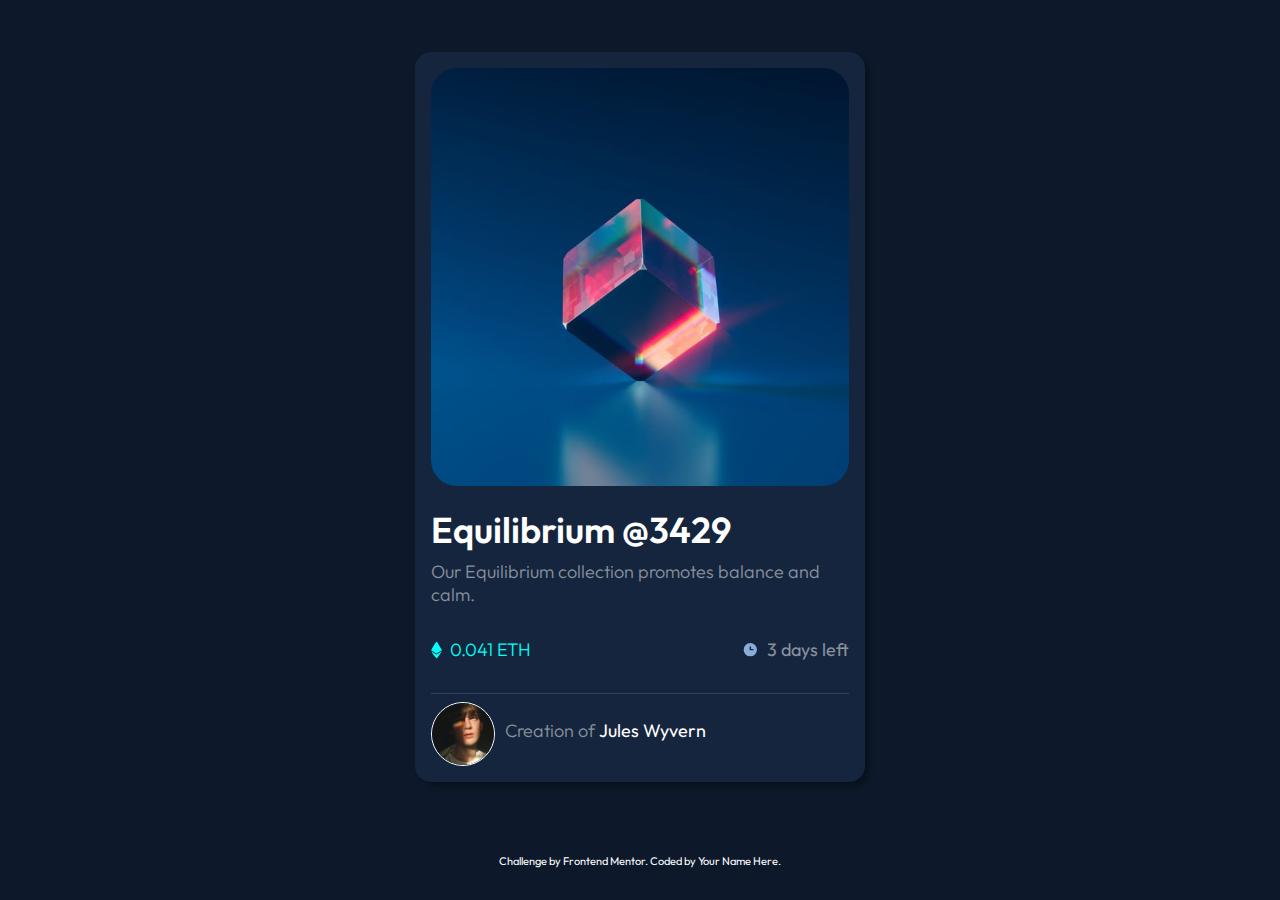
==== index.html @ 76eb08a7 "first commit" ====
<!DOCTYPE html>
<html lang="en" class="hydrated">
  <head>
    <meta charset="UTF-8" />
    <meta name="viewport" content="width=device-width, initial-scale=1.0" />
    <!--Favicon icons-->
    <link
      rel="icon"
      type="image/png"
      sizes="32x32"
      href="resources/images/favicon-32x32.png"
    />
    <title>Frontend Mentor | NFT preview card component</title>
    <link href="/resources/css/style.css" rel="stylesheet" type="text/css" />
  </head>

  <body>
    <main>
      <div class="container">
        <div class="container-card">
          <!--Section 1-->
          <article class="main-image">
            <img
              src="/resources/images/image-equilibrium.jpg"
              alt="3D Cube"
            />
            <div>
              <img src="/resources/images/icon-view.svg" alt="icon view" />
            </div>
          </article>

          <article>
            <h1>Equilibrium @3429</h1>
            <p>Our Equilibrium collection promotes balance and calm.</p>
            <ul>
              <li>
                <img
                  src="/resources/images/icon-ethereum.svg"
                  alt="icon of ethereum"
                />0.041 ETH
              </li>
              <li>
                <img
                  src="/resources/images/icon-clock.svg"
                  alt="icon of clock"
                />3 days left
              </li>
            </ul>
          </article>

          <!--Section 2-->
          <article class="avatar">
            <img src="/resources/images/image-avatar.png" alt="dev avatar" />
            <p>Creation of <span>Jules Wyvern</span></p>
          </article>
        </div>
      </div>
    </main>

    <footer>
      <div class="attribution">
        Challenge by
        <a href="https://www.frontendmentor.io?ref=challenge" target="_blank"
          >Frontend Mentor</a
        >. Coded by <a href="#">Your Name Here</a>.
      </div>
    </footer>
  </body>
</html>
---- resources/css/style.css ----
@import url("https://fonts.googleapis.com/css2?family=Outfit:wght@300;400;600&display=swap");

/*Typography*/
:root {
  --soft-blue: hsl(215, 51%, 70%);
  --cyan: hsl(178, 100%, 50%);
  --very-dark-blue: hsl(217, 54%, 11%); /*(main BG)*/
  --dark-blue: hsl(216, 50%, 16%); /*(card BG)*/
  --blue: hsl(215, 32%, 27%); /*(line)*/
  --white: hsl(0, 0%, 100%);
}

* {
  box-sizing: border-box;
  margin: 0;
  padding: 0;
}

ul {
  list-style: none;
}

p {
  font-weight: 300;
}

body {
  font-family: "Outfit", sans-serif;
  font-size: 18px;
  background-color: var(--very-dark-blue);
  color: hsl(0, 0%, 100%, 50%);
  padding: 1.25rem;
}

.container {
  width: 100%;
  height: 90vh;
  display: flex;
  justify-content: center;
  align-items: center;
}

.container-card {
  background-color: var(--dark-blue);
  border-radius: 1rem;
  padding: 1rem;
  box-shadow: 5px 5px 5px rgba(0, 0, 0, 0.3);
  margin-bottom: 1rem;
  display: flex;
  flex-direction: column;
}

.container-card img {
  border-radius: 1.625rem;
  max-width: 100%;
}

.container-card .main-image {
  position: relative;
}
.container-card .main-image div {
  position: absolute;
  top: 0;
  background-color: hsla(178, 100%, 50%, 60%);
  width: 100%;
  height: calc(100% - 7px);
  z-index: 999;
  opacity: 0;
  transition: opacity 0.2s ease-in-out;
  border-radius: 1.625rem;
}

.container-card .main-image div:hover {
  opacity: 1;
  cursor: pointer;
}

.container-card .main-image div img {
  position: absolute;
  left: 50%;
  top: 50%;
  transform: translate(-50%, -50%);
}

.container-card h1 {
  color: var(--white);
  font-weight: 600;
  margin: 1rem 0.5rem 0.5rem 0;
}

.container-card h1:hover {
  cursor: pointer;
  color: var(--cyan);
}

.container-card ul {
  display: flex;
  align-items: center;
  justify-content: space-between;
  padding: 2rem 0;
  border-bottom: 1px solid var(--blue);
}

.container-card ul :nth-child(1) {
  color: var(--cyan);
  text-align: center;
  font-weight: 300;
  padding-right: 0.5rem;
}
.container-card li {
  list-style: none;

  display: flex;
  align-items: center;
}

.avatar {
  display: flex;
  align-items: center;
}
.avatar img {
  border-radius: 50%;
  border: 1px solid var(--white);
  width: 4rem;
  margin-top: 0.5rem;
}
.avatar span {
  color: var(--white);
  font-weight: 400;
}

.avatar span:hover {
  cursor: pointer;
  color: var(--cyan);
}
.avatar p {
  padding-left: 10px;
}

/*Footer*/

.attribution {
  font-size: 11px;
  text-align: center;
  color: var(--white);
  margin-top: 1.5rem;
}

.attribution a {
  text-decoration: none;
  color: var(--white);
}

.attribution a:hover {
  cursor: pointer;
  color: var(--cyan);
}

@media (min-width: 500px) {
  .container {
    width: 450px;
    margin: 0 auto;
  }
}
@media (min-width: 320px) and (max-width: 500px) {
  .avatar p {
    font-size: 12px;
  }
  .container-card h1 {
    font-size: 25px;
    text-align: center;
  }
  p,
  ul {
    font-size: 20px;
  }
  .container-card ul,
  li {
    font-size: 14px;
  }
}
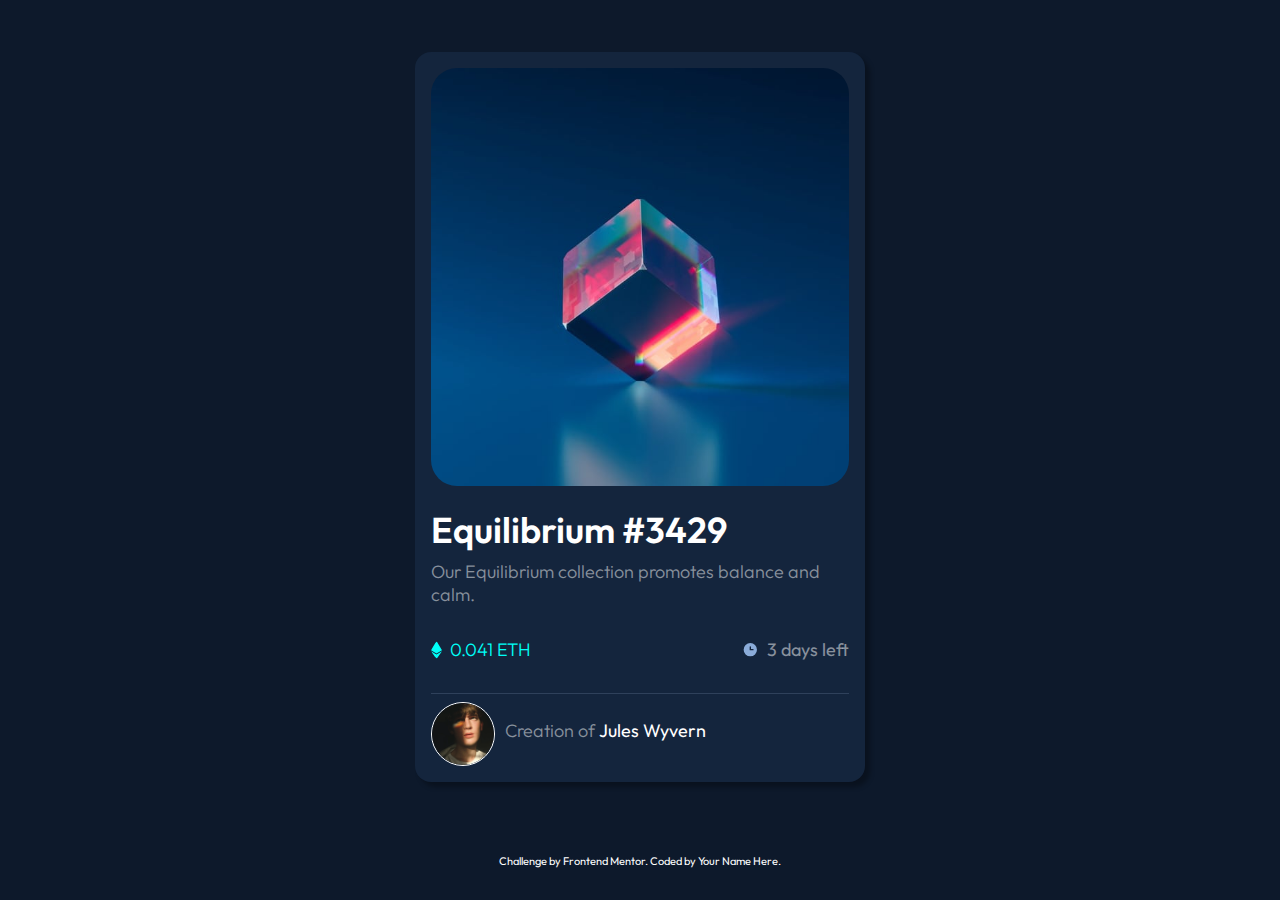
==== commit 8c218d2c: "hierarchical tree structure in html css" ====
--- a/index.html
+++ b/index.html
@@ -1,5 +1,5 @@
 <!DOCTYPE html>
-<html lang="en" class="hydrated">
+<html lang="en">
   <head>
     <meta charset="UTF-8" />
     <meta name="viewport" content="width=device-width, initial-scale=1.0" />
@@ -15,44 +15,39 @@
   </head>
 
   <body>
-    <main>
-      <div class="container">
-        <div class="container-card">
-          <!--Section 1-->
-          <article class="main-image">
-            <img
-              src="/resources/images/image-equilibrium.jpg"
-              alt="3D Cube"
-            />
-            <div>
-              <img src="/resources/images/icon-view.svg" alt="icon view" />
-            </div>
-          </article>
+    <main class="container">
+      <div class="container-card">
+        <!--Section 1-->
+        <div class="main-image">
+          <img src="/resources/images/image-equilibrium.jpg" alt="3D Cube" />
+          <div>
+            <img src="/resources/images/icon-view.svg" alt="icon view" />
+          </div>
+        </div>
 
-          <article>
-            <h1>Equilibrium @3429</h1>
-            <p>Our Equilibrium collection promotes balance and calm.</p>
-            <ul>
-              <li>
-                <img
-                  src="/resources/images/icon-ethereum.svg"
-                  alt="icon of ethereum"
-                />0.041 ETH
-              </li>
-              <li>
-                <img
-                  src="/resources/images/icon-clock.svg"
-                  alt="icon of clock"
-                />3 days left
-              </li>
-            </ul>
-          </article>
+        <div>
+          <h1>Equilibrium #3429</h1>
+          <p>Our Equilibrium collection promotes balance and calm.</p>
+          <ul>
+            <li>
+              <img
+                src="/resources/images/icon-ethereum.svg"
+                alt="icon of ethereum"
+              />0.041 ETH
+            </li>
+            <li>
+              <img
+                src="/resources/images/icon-clock.svg"
+                alt="icon of clock"
+              />3 days left
+            </li>
+          </ul>
+        </div>
 
-          <!--Section 2-->
-          <article class="avatar">
-            <img src="/resources/images/image-avatar.png" alt="dev avatar" />
-            <p>Creation of <span>Jules Wyvern</span></p>
-          </article>
+        <!--Section 2-->
+        <div class="avatar">
+          <img src="/resources/images/image-avatar.png" alt="dev avatar" />
+          <p>Creation of <span>Jules Wyvern</span></p>
         </div>
       </div>
     </main>
--- a/resources/css/style.css
+++ b/resources/css/style.css
@@ -33,7 +33,7 @@
 }
 
 .container {
-  width: 100%;
+  width: auto;
   height: 90vh;
   display: flex;
   justify-content: center;
@@ -41,6 +41,8 @@
 }
 
 .container-card {
+  max-width: 500px;
+  margin: 0 auto;
   background-color: var(--dark-blue);
   border-radius: 1rem;
   padding: 1rem;
